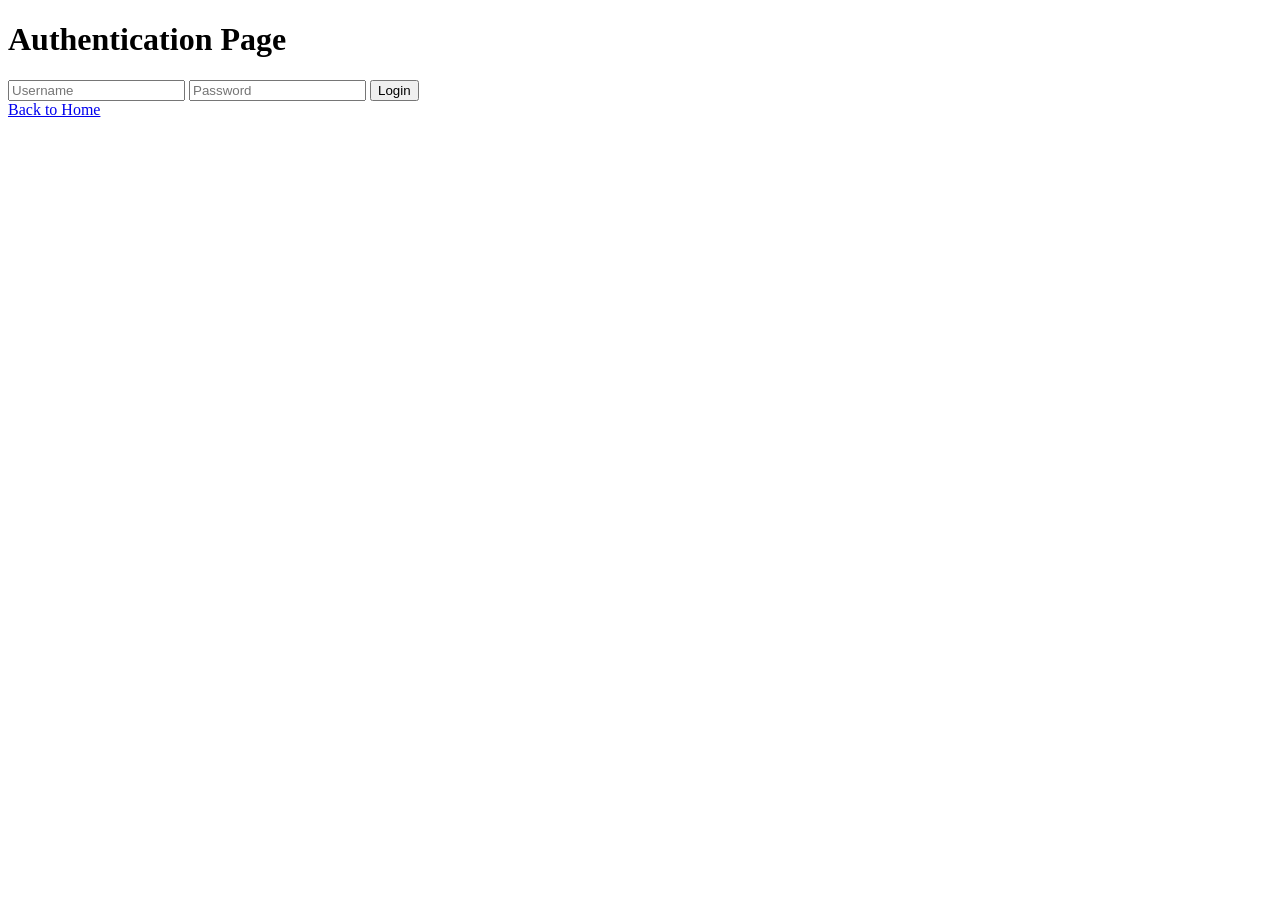
==== auth.html @ 267b666c "Updated HTML pages to include navigation links and created authentication page" ====
<!DOCTYPE html>
<html lang="en">
<head>
    <meta charset="UTF-8">
    <meta name="viewport" content="width=device-width, initial-scale=1.0">
    <title>Authentication</title>
</head>
<body>
    <h1>Authentication Page</h1>
    <form>
        <input type="text" placeholder="Username" required>
        <input type="password" placeholder="Password" required>
        <button type="submit">Login</button>
    </form>
    <a href="index.html">Back to Home</a>
</body>
</html>
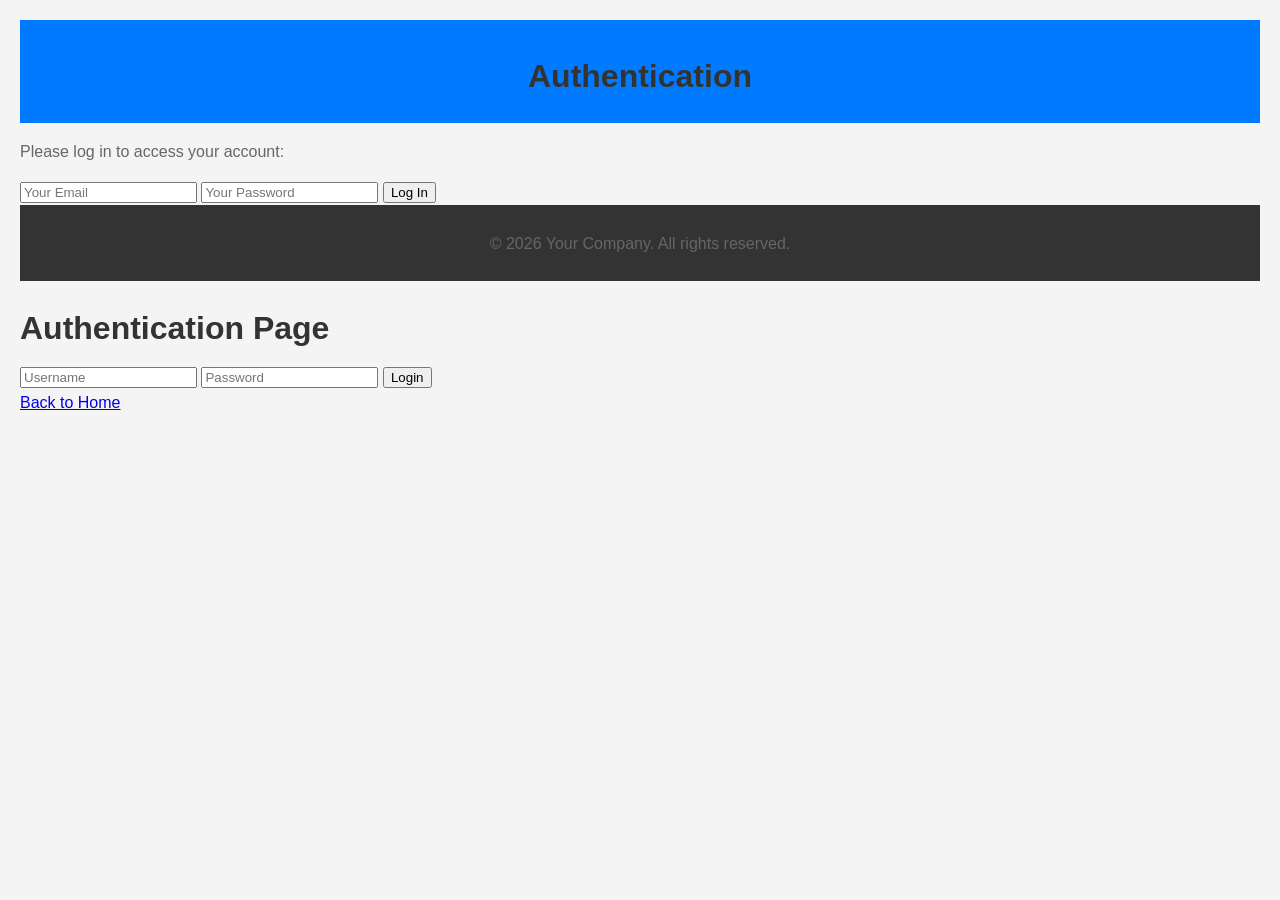
==== commit 75bef076: "feat: enhance HTML structure and styling for improved user experience Updated `auth.html`, `index.ht" ====
--- a/auth.html
+++ b/auth.html
@@ -1,3 +1,72 @@
+<!DOCTYPE html>
+<html lang="en">
+<head>
+    <meta charset="UTF-8">
+    <meta name="viewport" content="width=device-width, initial-scale=1.0">
+    <title>Authentication</title>
+    <style>
+        body {
+            font-family: Arial, sans-serif;
+            line-height: 1.6;
+            margin: 0;
+            padding: 20px;
+            background-color: #f4f4f4;
+        }
+
+        h1 {
+            color: #333;
+            margin-bottom: 10px;
+        }
+
+        p {
+            color: #666;
+            margin-bottom: 15px;
+        }
+
+        .container {
+            max-width: 800px;
+            margin: auto;
+            background: white;
+            padding: 20px;
+            border-radius: 8px;
+            box-shadow: 0 2px 10px rgba(0, 0, 0, 0.1);
+        }
+
+        header {
+            background: #007BFF;
+            color: #fff;
+            padding: 10px 0;
+            text-align: center;
+        }
+
+        footer {
+            text-align: center;
+            padding: 10px 0;
+            background: #333;
+            color: #fff;
+            position: relative;
+            bottom: 0;
+            width: 100%;
+        }
+    </style>
+</head>
+<body>
+    <header>
+        <h1>Authentication</h1>
+    </header>
+    <main>
+        <p>Please log in to access your account:</p>
+        <form>
+            <input type="email" placeholder="Your Email" required>
+            <input type="password" placeholder="Your Password" required>
+            <button type="submit">Log In</button>
+        </form>
+    </main>
+    <footer>
+        <p>&copy; 2026 Your Company. All rights reserved.</p>
+    </footer>
+</body>
+</html>
 <!DOCTYPE html>
 <html lang="en">
 <head>
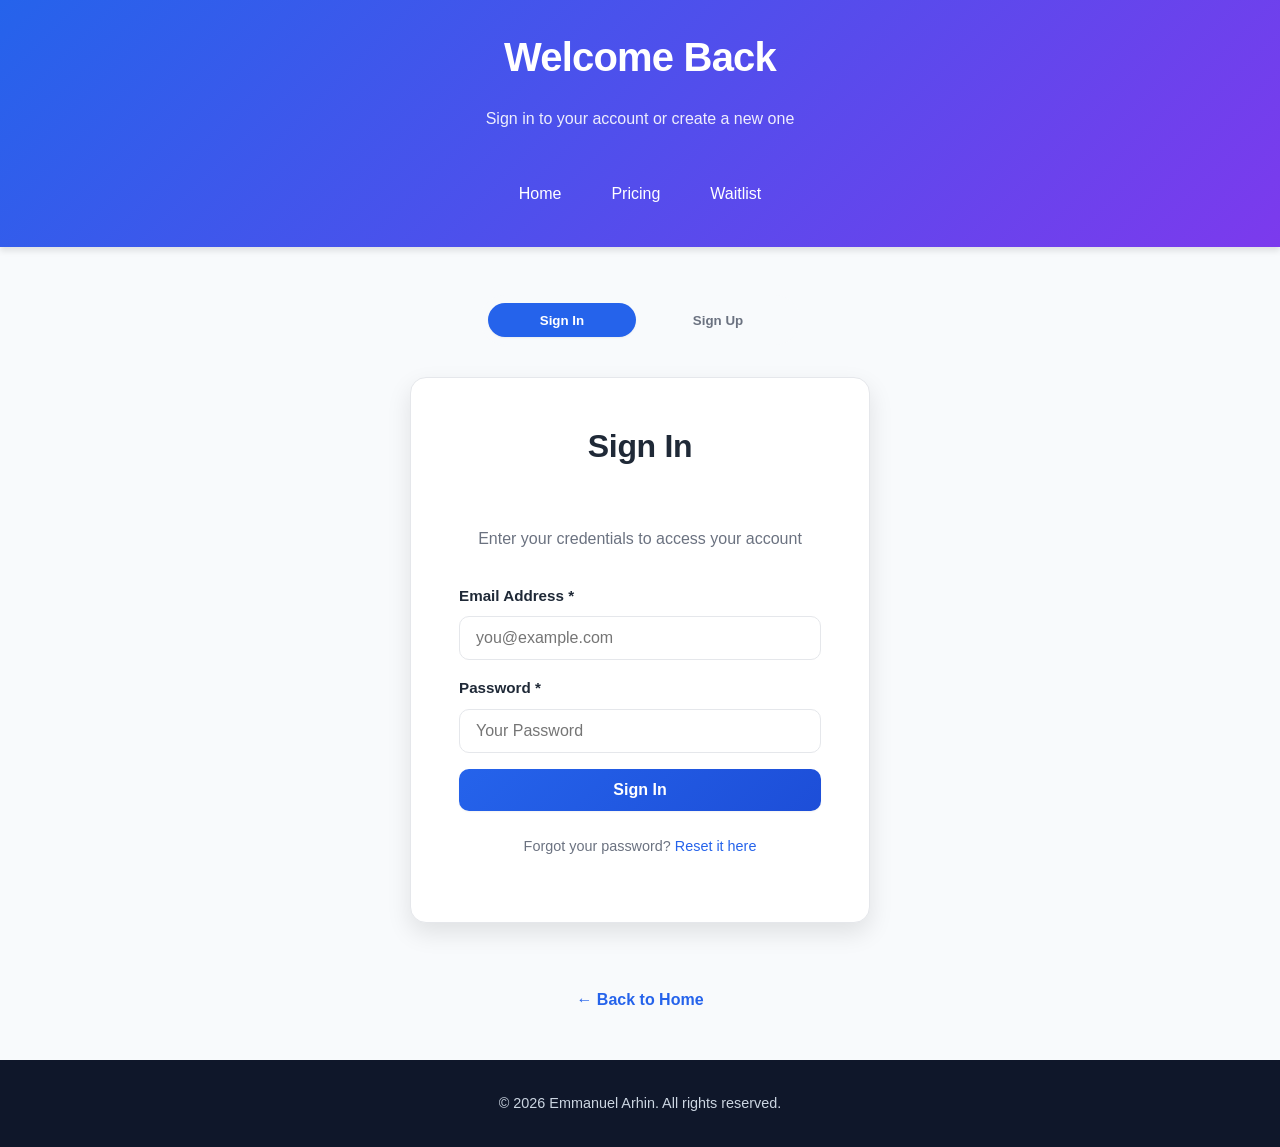
==== commit 43c74657: "feat: redesign all pages with shared design system (issue #8) - Create styles.css with shared design" ====
--- a/auth.html
+++ b/auth.html
@@ -4,83 +4,91 @@
     <meta charset="UTF-8">
     <meta name="viewport" content="width=device-width, initial-scale=1.0">
     <title>Authentication</title>
-    <style>
-        body {
-            font-family: Arial, sans-serif;
-            line-height: 1.6;
-            margin: 0;
-            padding: 20px;
-            background-color: #f4f4f4;
-        }
-
-        h1 {
-            color: #333;
-            margin-bottom: 10px;
-        }
-
-        p {
-            color: #666;
-            margin-bottom: 15px;
-        }
-
-        .container {
-            max-width: 800px;
-            margin: auto;
-            background: white;
-            padding: 20px;
-            border-radius: 8px;
-            box-shadow: 0 2px 10px rgba(0, 0, 0, 0.1);
-        }
-
-        header {
-            background: #007BFF;
-            color: #fff;
-            padding: 10px 0;
-            text-align: center;
-        }
-
-        footer {
-            text-align: center;
-            padding: 10px 0;
-            background: #333;
-            color: #fff;
-            position: relative;
-            bottom: 0;
-            width: 100%;
-        }
-    </style>
+    <link rel="stylesheet" href="styles.css">
 </head>
 <body>
-    <header>
-        <h1>Authentication</h1>
+    <header class="site-header">
+        <div class="container">
+            <h1>Welcome Back</h1>
+            <p>Sign in to your account or create a new one</p>
+            <nav class="main-nav">
+                <a href="index.html">Home</a>
+                <a href="pricing.html">Pricing</a>
+                <a href="waitlist.html">Waitlist</a>
+            </nav>
+        </div>
     </header>
-    <main>
-        <p>Please log in to access your account:</p>
-        <form>
-            <input type="email" placeholder="Your Email" required>
-            <input type="password" placeholder="Your Password" required>
-            <button type="submit">Log In</button>
-        </form>
+
+    <main class="content">
+        <section>
+            <div class="container">
+                <div class="auth-tabs">
+                    <button id="tab-login" class="active" onclick="showTab('login')">Sign In</button>
+                    <button id="tab-signup" onclick="showTab('signup')">Sign Up</button>
+                </div>
+
+                <!-- Login Form -->
+                <div id="form-login" class="auth-card">
+                    <h2>Sign In</h2>
+                    <p class="subtitle">Enter your credentials to access your account</p>
+                    <form>
+                        <label for="login-email">Email Address *</label>
+                        <input type="email" id="login-email" name="email" placeholder="you@example.com" required>
+                        <label for="login-password">Password *</label>
+                        <input type="password" id="login-password" name="password" placeholder="Your Password" required>
+                        <button type="submit" class="cta-button" style="width:100%">Sign In</button>
+                    </form>
+                    <p class="auth-meta">Forgot your password? <a href="#">Reset it here</a></p>
+                </div>
+
+                <!-- Signup Form -->
+                <div id="form-signup" class="auth-card" style="display:none">
+                    <h2>Create Account</h2>
+                    <p class="subtitle">Join us and get started today</p>
+                    <form>
+                        <label for="signup-name">Full Name *</label>
+                        <input type="text" id="signup-name" name="name" placeholder="John Doe" required>
+                        <label for="signup-email">Email Address *</label>
+                        <input type="email" id="signup-email" name="email" placeholder="you@example.com" required>
+                        <label for="signup-password">Password *</label>
+                        <input type="password" id="signup-password" name="password" placeholder="Create a Password" required>
+                        <button type="submit" class="cta-button" style="width:100%">Create Account</button>
+                    </form>
+                    <p class="auth-meta">Already have an account? <a href="#" onclick="showTab('login')">Sign in</a></p>
+                </div>
+
+                <div style="text-align:center; margin-top: 2rem;">
+                    <a href="index.html" class="back-link">← Back to Home</a>
+                </div>
+            </div>
+        </section>
     </main>
-    <footer>
-        <p>&copy; 2026 Your Company. All rights reserved.</p>
+
+    <footer class="site-footer">
+        <div class="container">
+            <p>&copy; 2026 Emmanuel Arhin. All rights reserved.</p>
+        </div>
     </footer>
+
+    <script>
+        function showTab(tab) {
+            var loginForm = document.getElementById('form-login');
+            var signupForm = document.getElementById('form-signup');
+            var loginBtn = document.getElementById('tab-login');
+            var signupBtn = document.getElementById('tab-signup');
+
+            if (tab === 'login') {
+                loginForm.style.display = 'block';
+                signupForm.style.display = 'none';
+                loginBtn.classList.add('active');
+                signupBtn.classList.remove('active');
+            } else {
+                loginForm.style.display = 'none';
+                signupForm.style.display = 'block';
+                loginBtn.classList.remove('active');
+                signupBtn.classList.add('active');
+            }
+        }
+    </script>
 </body>
 </html>
-<!DOCTYPE html>
-<html lang="en">
-<head>
-    <meta charset="UTF-8">
-    <meta name="viewport" content="width=device-width, initial-scale=1.0">
-    <title>Authentication</title>
-</head>
-<body>
-    <h1>Authentication Page</h1>
-    <form>
-        <input type="text" placeholder="Username" required>
-        <input type="password" placeholder="Password" required>
-        <button type="submit">Login</button>
-    </form>
-    <a href="index.html">Back to Home</a>
-</body>
-</html>
--- a/styles.css
+++ b/styles.css
@@ -0,0 +1,488 @@
+/* =========================================================
+   Shared Design System for the Website
+   Used by: index.html, auth.html, pricing.html,
+            waitlist.html, new_page.html
+   ========================================================= */
+
+:root {
+    --color-primary: #2563eb;
+    --color-primary-dark: #1d4ed8;
+    --color-secondary: #7c3aed;
+    --color-accent: #06b6d4;
+    --color-bg: #f8fafc;
+    --color-surface: #ffffff;
+    --color-text: #1f2937;
+    --color-text-muted: #6b7280;
+    --color-border: #e5e7eb;
+    --color-success: #10b981;
+    --color-warning: #f59e0b;
+    --color-danger: #ef4444;
+    --shadow-sm: 0 1px 2px rgba(0, 0, 0, 0.05);
+    --shadow-md: 0 4px 6px rgba(0, 0, 0, 0.1);
+    --shadow-lg: 0 10px 25px rgba(0, 0, 0, 0.1);
+    --shadow-xl: 0 20px 40px rgba(0, 0, 0, 0.15);
+    --radius-sm: 6px;
+    --radius-md: 10px;
+    --radius-lg: 16px;
+    --radius-full: 9999px;
+    --space-xs: 0.5rem;
+    --space-sm: 0.75rem;
+    --space-md: 1rem;
+    --space-lg: 1.5rem;
+    --space-xl: 2rem;
+    --space-2xl: 3rem;
+    --space-3xl: 4rem;
+    --font-sans: -apple-system, BlinkMacSystemFont, "Segoe UI", Roboto,
+        "Helvetica Neue", Arial, sans-serif;
+    --transition: all 0.25s ease;
+}
+
+* {
+    box-sizing: border-box;
+    margin: 0;
+    padding: 0;
+}
+
+html {
+    scroll-behavior: smooth;
+}
+
+body {
+    font-family: var(--font-sans);
+    font-size: 16px;
+    line-height: 1.6;
+    color: var(--color-text);
+    background-color: var(--color-bg);
+    min-height: 100vh;
+    display: flex;
+    flex-direction: column;
+}
+
+/* --- Typography --- */
+h1, h2, h3, h4 {
+    color: var(--color-text);
+    font-weight: 700;
+    line-height: 1.25;
+    margin-bottom: var(--space-md);
+}
+h1 { font-size: 2.5rem; letter-spacing: -0.02em; }
+h2 { font-size: 2rem; letter-spacing: -0.01em; }
+h3 { font-size: 1.375rem; }
+h4 { font-size: 1.125rem; }
+
+p { color: var(--color-text-muted); margin-bottom: var(--space-md); }
+
+a {
+    color: var(--color-primary);
+    text-decoration: none;
+    transition: var(--transition);
+}
+a:hover { color: var(--color-primary-dark); }
+
+/* --- Layout --- */
+.container {
+    width: 100%;
+    max-width: 1140px;
+    margin: 0 auto;
+    padding: 0 var(--space-lg);
+}
+.content { flex: 1; width: 100%; }
+
+/* --- Header / Nav --- */
+.site-header {
+    background: linear-gradient(135deg, var(--color-primary) 0%, var(--color-secondary) 100%);
+    color: #fff;
+    padding: var(--space-xl) 0;
+    box-shadow: var(--shadow-md);
+}
+.site-header .container {
+    display: flex;
+    flex-direction: column;
+    align-items: center;
+    gap: var(--space-md);
+}
+.site-header h1 {
+    color: #fff;
+    margin-bottom: var(--space-xs);
+    text-align: center;
+}
+.site-header p {
+    color: rgba(255, 255, 255, 0.9);
+    text-align: center;
+    margin-bottom: var(--space-sm);
+}
+.main-nav {
+    display: flex;
+    flex-wrap: wrap;
+    justify-content: center;
+    gap: var(--space-md);
+    margin-top: var(--space-sm);
+}
+.main-nav a {
+    color: #fff;
+    padding: var(--space-xs) var(--space-md);
+    border-radius: var(--radius-full);
+    font-weight: 500;
+    transition: var(--transition);
+    border: 1px solid transparent;
+}
+.main-nav a:hover,
+.main-nav a.active {
+    background: rgba(255, 255, 255, 0.15);
+    border-color: rgba(255, 255, 255, 0.3);
+    color: #fff;
+}
+
+/* --- Hero --- */
+.hero-section {
+    background: linear-gradient(180deg, #eff6ff 0%, var(--color-bg) 100%);
+    padding: var(--space-3xl) 0;
+    text-align: center;
+}
+.hero-content {
+    max-width: 720px;
+    margin: 0 auto;
+    padding: 0 var(--space-lg);
+}
+.hero-content h2 {
+    font-size: 2.5rem;
+    margin-bottom: var(--space-md);
+    color: var(--color-text);
+}
+.hero-content p { font-size: 1.125rem; margin-bottom: var(--space-xl); }
+
+/* --- Sections --- */
+section { padding: var(--space-2xl) 0; }
+
+section h2 {
+    text-align: center;
+    margin-bottom: var(--space-2xl);
+    position: relative;
+    padding-bottom: var(--space-sm);
+}
+section h2::after {
+    content: "";
+    position: absolute;
+    bottom: 0;
+    left: 50%;
+    transform: translateX(-50%);
+    width: 60px;
+    height: 4px;
+    background: linear-gradient(90deg, var(--color-primary), var(--color-accent));
+    border-radius: var(--radius-full);
+}
+/* --- Cards / Services --- */
+.service-cards {
+    display: grid;
+    grid-template-columns: repeat(auto-fit, minmax(260px, 1fr));
+    gap: var(--space-lg);
+}
+.card {
+    background: var(--color-surface);
+    border: 1px solid var(--color-border);
+    border-radius: var(--radius-lg);
+    padding: var(--space-xl);
+    box-shadow: var(--shadow-sm);
+    transition: var(--transition);
+    text-align: center;
+}
+.card:hover {
+    transform: translateY(-4px);
+    box-shadow: var(--shadow-xl);
+    border-color: var(--color-primary);
+}
+.card h3 { color: var(--color-primary); margin-bottom: var(--space-sm); }
+.card .icon {
+    width: 56px;
+    height: 56px;
+    border-radius: var(--radius-md);
+    background: linear-gradient(135deg, var(--color-primary), var(--color-accent));
+    color: #fff;
+    display: inline-flex;
+    align-items: center;
+    justify-content: center;
+    font-size: 1.75rem;
+    margin-bottom: var(--space-md);
+}
+
+/* --- Buttons --- */
+.cta-button,
+button[type="submit"],
+.btn {
+    display: inline-block;
+    padding: 0.75rem 1.75rem;
+    background: linear-gradient(135deg, var(--color-primary), var(--color-primary-dark));
+    color: #fff !important;
+    border: none;
+    border-radius: var(--radius-md);
+    font-size: 1rem;
+    font-weight: 600;
+    cursor: pointer;
+    text-decoration: none;
+    transition: var(--transition);
+    box-shadow: var(--shadow-sm);
+}
+.cta-button:hover,
+button[type="submit"]:hover,
+.btn:hover {
+    transform: translateY(-2px);
+    box-shadow: var(--shadow-lg);
+    background: linear-gradient(135deg, var(--color-primary-dark), var(--color-secondary));
+}
+.cta-button.secondary {
+    background: var(--color-surface);
+    color: var(--color-primary) !important;
+    border: 2px solid var(--color-primary);
+}
+.cta-button.secondary:hover {
+    background: var(--color-primary);
+    color: #fff !important;
+}
+
+/* --- Forms --- */
+form {
+    display: flex;
+    flex-direction: column;
+    gap: var(--space-md);
+    max-width: 480px;
+    margin: 0 auto;
+}
+form label {
+    font-weight: 600;
+    color: var(--color-text);
+    font-size: 0.95rem;
+    margin-bottom: calc(-1 * var(--space-xs));
+}
+input[type="text"],
+input[type="email"],
+input[type="password"],
+input[type="tel"],
+textarea,
+select {
+    width: 100%;
+    padding: 0.75rem 1rem;
+    border: 1px solid var(--color-border);
+    border-radius: var(--radius-md);
+    font-family: inherit;
+    font-size: 1rem;
+    color: var(--color-text);
+    background: var(--color-surface);
+    transition: var(--transition);
+}
+input:focus,
+textarea:focus,
+select:focus {
+    outline: none;
+    border-color: var(--color-primary);
+    box-shadow: 0 0 0 3px rgba(37, 99, 235, 0.15);
+}
+textarea { min-height: 120px; resize: vertical; }
+.contact-section form { max-width: 560px; }
+
+/* --- Auth tabs --- */
+.auth-tabs {
+    display: flex;
+    justify-content: center;
+    gap: var(--space-xs);
+    margin-bottom: var(--space-xl);
+    background: var(--color-bg);
+    padding: var(--space-xs);
+    border-radius: var(--radius-full);
+    max-width: 320px;
+    margin-left: auto;
+    margin-right: auto;
+}
+.auth-tabs button {
+    flex: 1;
+    padding: 0.6rem 1rem;
+    border: none;
+    background: transparent;
+    color: var(--color-text-muted);
+    font-weight: 600;
+    border-radius: var(--radius-full);
+    cursor: pointer;
+    transition: var(--transition);
+}
+.auth-tabs button.active {
+    background: var(--color-primary);
+    color: #fff;
+    box-shadow: var(--shadow-sm);
+}
+.auth-card {
+    background: var(--color-surface);
+    border-radius: var(--radius-lg);
+    padding: var(--space-2xl);
+    box-shadow: var(--shadow-lg);
+    max-width: 460px;
+    margin: 0 auto;
+    border: 1px solid var(--color-border);
+}
+.auth-card h2 { text-align: center; }
+.auth-card h2::after { display: none; }
+.auth-card .subtitle { text-align: center; margin-bottom: var(--space-xl); color: var(--color-text-muted); }
+.auth-meta { text-align: center; margin-top: var(--space-lg); color: var(--color-text-muted); font-size: 0.9rem; }
+.divider {
+    display: flex; align-items: center; gap: var(--space-sm);
+    color: var(--color-text-muted); margin: var(--space-md) 0; font-size: 0.85rem;
+}
+.divider::before,
+.divider::after {
+    content: "";
+    flex: 1;
+    height: 1px;
+    background: var(--color-border);
+}
+/* --- Pricing --- */
+.pricing-cards {
+    display: grid;
+    grid-template-columns: repeat(auto-fit, minmax(260px, 1fr));
+    gap: var(--space-lg);
+    align-items: stretch;
+}
+.pricing-card {
+    background: var(--color-surface);
+    border: 1px solid var(--color-border);
+    border-radius: var(--radius-lg);
+    padding: var(--space-2xl) var(--space-xl);
+    box-shadow: var(--shadow-sm);
+    text-align: center;
+    transition: var(--transition);
+    display: flex;
+    flex-direction: column;
+    gap: var(--space-md);
+}
+.pricing-card:hover {
+    transform: translateY(-6px);
+    box-shadow: var(--shadow-xl);
+}
+.pricing-card.featured {
+    border-color: var(--color-primary);
+    background: linear-gradient(180deg, #eff6ff 0%, var(--color-surface) 60%);
+    transform: scale(1.03);
+}
+.pricing-card .badge {
+    display: inline-block;
+    background: var(--color-primary);
+    color: #fff;
+    font-size: 0.75rem;
+    font-weight: 700;
+    padding: 0.25rem 0.75rem;
+    border-radius: var(--radius-full);
+    text-transform: uppercase;
+    letter-spacing: 0.05em;
+    margin-bottom: var(--space-xs);
+}
+.pricing-card h3 { color: var(--color-text); margin-bottom: 0; }
+.pricing-card .price {
+    font-size: 2.5rem;
+    font-weight: 800;
+    color: var(--color-primary);
+}
+.pricing-card .price small {
+    font-size: 1rem;
+    color: var(--color-text-muted);
+    font-weight: 500;
+}
+.pricing-card ul {
+    list-style: none;
+    text-align: left;
+    margin: var(--space-md) 0;
+    flex: 1;
+}
+.pricing-card ul li {
+    padding: var(--space-xs) 0;
+    color: var(--color-text);
+    border-bottom: 1px dashed var(--color-border);
+    font-size: 0.95rem;
+}
+.pricing-card ul li:last-child { border-bottom: none; }
+.pricing-card ul li::before {
+    content: "✓ ";
+    color: var(--color-success);
+    font-weight: 700;
+    margin-right: 0.4rem;
+}
+
+/* --- Waitlist --- */
+.waitlist-hero {
+    text-align: center;
+    padding: var(--space-3xl) var(--space-lg);
+    background: linear-gradient(135deg, #ede9fe 0%, #eff6ff 100%);
+    border-radius: var(--radius-lg);
+    margin: var(--space-2xl) auto;
+    max-width: 720px;
+}
+.waitlist-hero h2 { margin-bottom: var(--space-md); }
+.waitlist-hero h2::after { display: none; }
+.benefits {
+    list-style: none;
+    display: grid;
+    grid-template-columns: repeat(auto-fit, minmax(220px, 1fr));
+    gap: var(--space-md);
+    margin: var(--space-2xl) 0;
+    padding: 0;
+}
+.benefits li {
+    background: var(--color-surface);
+    border: 1px solid var(--color-border);
+    border-radius: var(--radius-md);
+    padding: var(--space-md);
+    font-weight: 500;
+    text-align: center;
+    box-shadow: var(--shadow-sm);
+}
+.benefits li::before {
+    content: "★ ";
+    color: var(--color-warning);
+}
+
+/* --- Showcase / new page --- */
+.showcase-grid {
+    display: grid;
+    grid-template-columns: repeat(auto-fit, minmax(220px, 1fr));
+    gap: var(--space-md);
+    margin-top: var(--space-xl);
+}
+.swatch {
+    border-radius: var(--radius-md);
+    padding: var(--space-lg);
+    color: #fff;
+    text-align: center;
+    font-weight: 600;
+    box-shadow: var(--shadow-sm);
+}
+.swatch.s1 { background: var(--color-primary); }
+.swatch.s2 { background: var(--color-secondary); }
+.swatch.s3 { background: var(--color-accent); }
+.swatch.s4 { background: var(--color-success); }
+.swatch.s5 { background: var(--color-warning); }
+.swatch.s6 { background: var(--color-danger); }
+
+/* --- Footer --- */
+.site-footer {
+    background: #0f172a;
+    color: #cbd5e1;
+    padding: var(--space-xl) 0;
+    text-align: center;
+    margin-top: auto;
+    font-size: 0.9rem;
+}
+.site-footer p { color: #cbd5e1; margin: 0; }
+
+/* --- Back link --- */
+.back-link {
+    display: inline-block;
+    margin-top: var(--space-xl);
+    color: var(--color-primary);
+    font-weight: 600;
+}
+
+/* --- Responsive --- */
+@media (max-width: 640px) {
+    h1 { font-size: 1.875rem; }
+    h2 { font-size: 1.5rem; }
+    .hero-content h2 { font-size: 1.75rem; }
+    .site-header { padding: var(--space-lg) 0; }
+    section { padding: var(--space-xl) 0; }
+    .pricing-card.featured { transform: none; }
+}
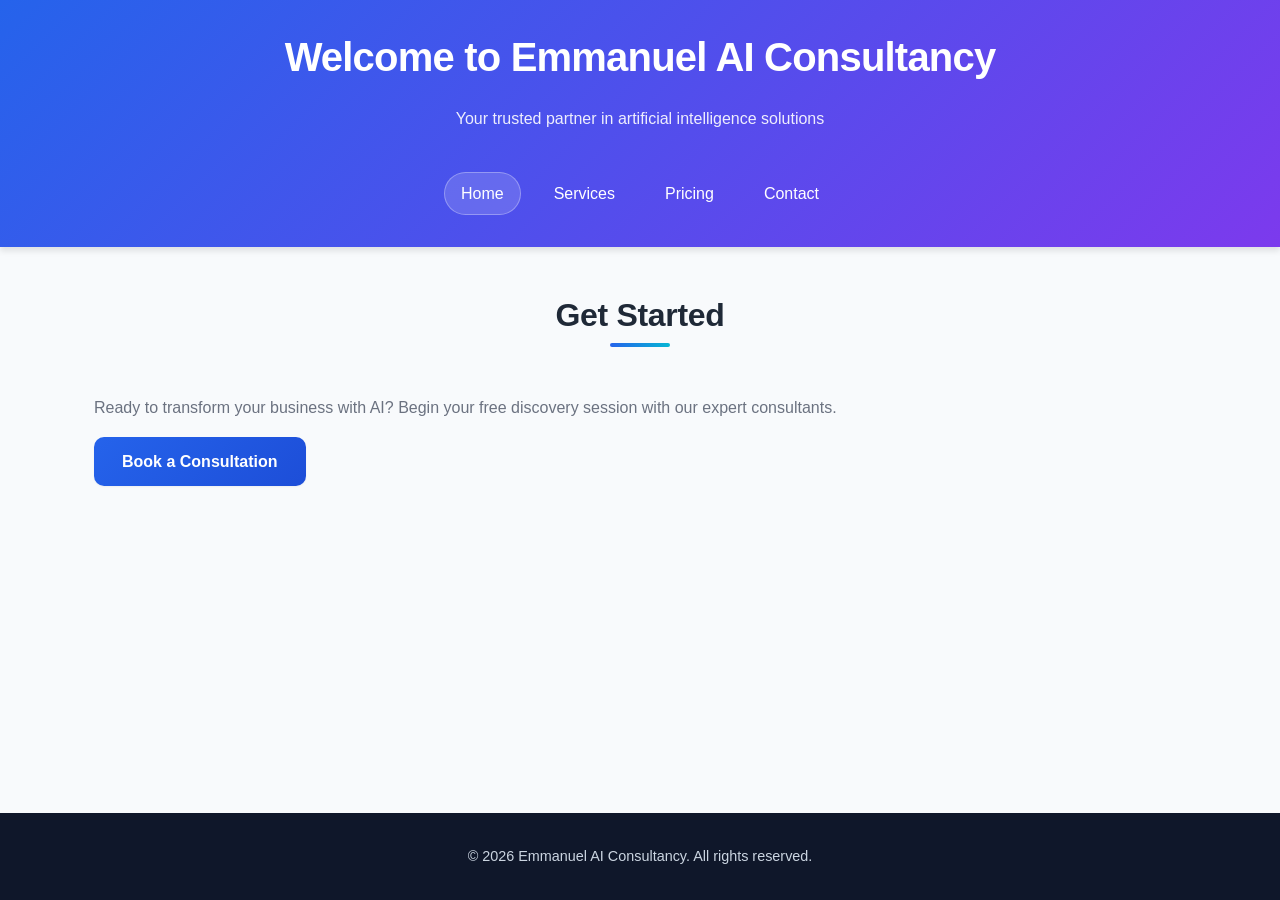
==== commit ad1469f9: "feat: implement AI consultancy identity across all pages (issue #9) - Update all pages to focus on A" ====
--- a/auth.html
+++ b/auth.html
@@ -3,18 +3,19 @@
 <head>
     <meta charset="UTF-8">
     <meta name="viewport" content="width=device-width, initial-scale=1.0">
-    <title>Authentication</title>
+    <title>AI Consultancy - Auth</title>
     <link rel="stylesheet" href="styles.css">
 </head>
 <body>
     <header class="site-header">
         <div class="container">
-            <h1>Welcome Back</h1>
-            <p>Sign in to your account or create a new one</p>
+            <h1>Welcome to Emmanuel AI Consultancy</h1>
+            <p>Your trusted partner in artificial intelligence solutions</p>
             <nav class="main-nav">
-                <a href="index.html">Home</a>
-                <a href="pricing.html">Pricing</a>
-                <a href="waitlist.html">Waitlist</a>
+                <a href="#home" class="active">Home</a>
+                <a href="#services">Services</a>
+                <a href="#pricing">Pricing</a>
+                <a href="#contact">Contact</a>
             </nav>
         </div>
     </header>
@@ -22,73 +23,17 @@
     <main class="content">
         <section>
             <div class="container">
-                <div class="auth-tabs">
-                    <button id="tab-login" class="active" onclick="showTab('login')">Sign In</button>
-                    <button id="tab-signup" onclick="showTab('signup')">Sign Up</button>
-                </div>
-
-                <!-- Login Form -->
-                <div id="form-login" class="auth-card">
-                    <h2>Sign In</h2>
-                    <p class="subtitle">Enter your credentials to access your account</p>
-                    <form>
-                        <label for="login-email">Email Address *</label>
-                        <input type="email" id="login-email" name="email" placeholder="you@example.com" required>
-                        <label for="login-password">Password *</label>
-                        <input type="password" id="login-password" name="password" placeholder="Your Password" required>
-                        <button type="submit" class="cta-button" style="width:100%">Sign In</button>
-                    </form>
-                    <p class="auth-meta">Forgot your password? <a href="#">Reset it here</a></p>
-                </div>
-
-                <!-- Signup Form -->
-                <div id="form-signup" class="auth-card" style="display:none">
-                    <h2>Create Account</h2>
-                    <p class="subtitle">Join us and get started today</p>
-                    <form>
-                        <label for="signup-name">Full Name *</label>
-                        <input type="text" id="signup-name" name="name" placeholder="John Doe" required>
-                        <label for="signup-email">Email Address *</label>
-                        <input type="email" id="signup-email" name="email" placeholder="you@example.com" required>
-                        <label for="signup-password">Password *</label>
-                        <input type="password" id="signup-password" name="password" placeholder="Create a Password" required>
-                        <button type="submit" class="cta-button" style="width:100%">Create Account</button>
-                    </form>
-                    <p class="auth-meta">Already have an account? <a href="#" onclick="showTab('login')">Sign in</a></p>
-                </div>
-
-                <div style="text-align:center; margin-top: 2rem;">
-                    <a href="index.html" class="back-link">← Back to Home</a>
-                </div>
+                <h2>Get Started</h2>
+                <p>Ready to transform your business with AI? Begin your free discovery session with our expert consultants.</p>
+                <a href="#services" class="cta-button">Book a Consultation</a>
             </div>
         </section>
     </main>
 
     <footer class="site-footer">
         <div class="container">
-            <p>&copy; 2026 Emmanuel Arhin. All rights reserved.</p>
+            <p>&copy; 2026 Emmanuel AI Consultancy. All rights reserved.</p>
         </div>
     </footer>
-
-    <script>
-        function showTab(tab) {
-            var loginForm = document.getElementById('form-login');
-            var signupForm = document.getElementById('form-signup');
-            var loginBtn = document.getElementById('tab-login');
-            var signupBtn = document.getElementById('tab-signup');
-
-            if (tab === 'login') {
-                loginForm.style.display = 'block';
-                signupForm.style.display = 'none';
-                loginBtn.classList.add('active');
-                signupBtn.classList.remove('active');
-            } else {
-                loginForm.style.display = 'none';
-                signupForm.style.display = 'block';
-                loginBtn.classList.remove('active');
-                signupBtn.classList.add('active');
-            }
-        }
-    </script>
 </body>
 </html>
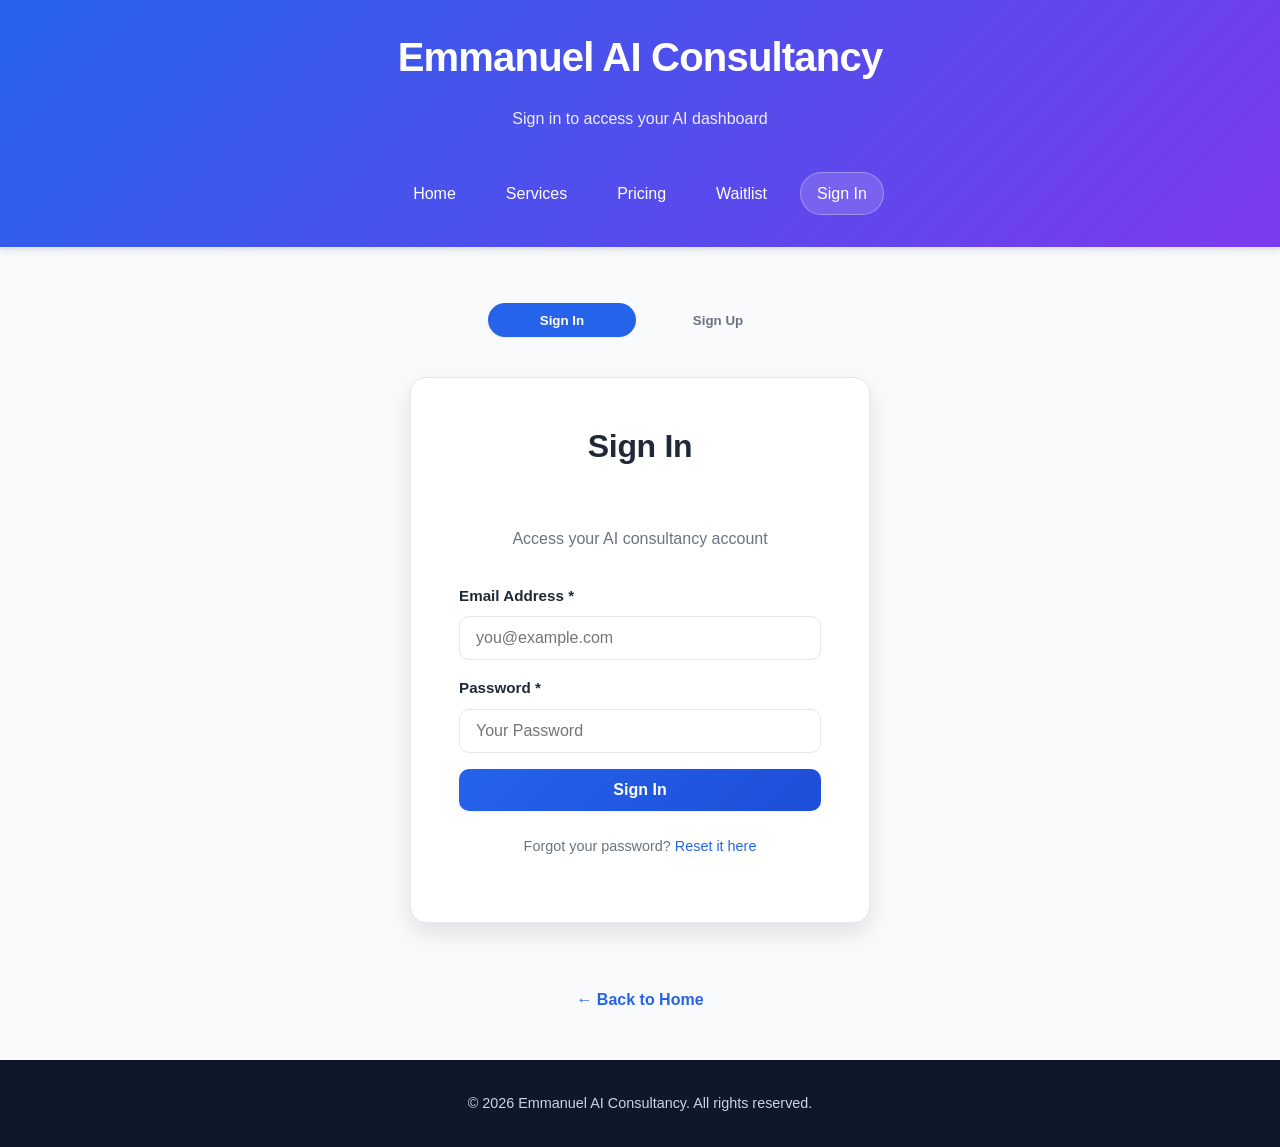
==== commit fead866d: "fix: unify navigation across all pages and restore auth login/signup forms - Rebuild auth.html as a " ====
--- a/auth.html
+++ b/auth.html
@@ -3,19 +3,20 @@
 <head>
     <meta charset="UTF-8">
     <meta name="viewport" content="width=device-width, initial-scale=1.0">
-    <title>AI Consultancy - Auth</title>
+    <title>Sign In - Emmanuel AI Consultancy</title>
     <link rel="stylesheet" href="styles.css">
 </head>
 <body>
     <header class="site-header">
         <div class="container">
-            <h1>Welcome to Emmanuel AI Consultancy</h1>
-            <p>Your trusted partner in artificial intelligence solutions</p>
+            <h1>Emmanuel AI Consultancy</h1>
+            <p>Sign in to access your AI dashboard</p>
             <nav class="main-nav">
-                <a href="#home" class="active">Home</a>
-                <a href="#services">Services</a>
-                <a href="#pricing">Pricing</a>
-                <a href="#contact">Contact</a>
+                <a href="index.html">Home</a>
+                <a href="index.html#services">Services</a>
+                <a href="pricing.html">Pricing</a>
+                <a href="waitlist.html">Waitlist</a>
+                <a href="auth.html" class="active">Sign In</a>
             </nav>
         </div>
     </header>
@@ -23,9 +24,42 @@
     <main class="content">
         <section>
             <div class="container">
-                <h2>Get Started</h2>
-                <p>Ready to transform your business with AI? Begin your free discovery session with our expert consultants.</p>
-                <a href="#services" class="cta-button">Book a Consultation</a>
+                <div class="auth-tabs">
+                    <button id="tab-login" class="active" type="button">Sign In</button>
+                    <button id="tab-signup" type="button">Sign Up</button>
+                </div>
+
+                <div id="form-login" class="auth-card">
+                    <h2>Sign In</h2>
+                    <p class="subtitle">Access your AI consultancy account</p>
+                    <form>
+                        <label for="login-email">Email Address *</label>
+                        <input type="email" id="login-email" name="email" placeholder="you@example.com" required>
+                        <label for="login-password">Password *</label>
+                        <input type="password" id="login-password" name="password" placeholder="Your Password" required>
+                        <button type="submit" class="cta-button" style="width:100%">Sign In</button>
+                    </form>
+                    <p class="auth-meta">Forgot your password? <a href="#">Reset it here</a></p>
+                </div>
+
+                <div id="form-signup" class="auth-card" style="display:none">
+                    <h2>Create Account</h2>
+                    <p class="subtitle">Join us and start your AI journey</p>
+                    <form>
+                        <label for="signup-name">Full Name *</label>
+                        <input type="text" id="signup-name" name="name" placeholder="John Doe" required>
+                        <label for="signup-email">Email Address *</label>
+                        <input type="email" id="signup-email" name="email" placeholder="you@example.com" required>
+                        <label for="signup-password">Password *</label>
+                        <input type="password" id="signup-password" name="password" placeholder="Create a Password" required>
+                        <button type="submit" class="cta-button" style="width:100%">Create Account</button>
+                    </form>
+                    <p class="auth-meta">Already have an account? <a href="#" id="switch-to-login">Sign in</a></p>
+                </div>
+
+                <div style="text-align:center; margin-top: 2rem;">
+                    <a href="index.html" class="back-link">← Back to Home</a>
+                </div>
             </div>
         </section>
     </main>
@@ -35,5 +69,37 @@
             <p>&copy; 2026 Emmanuel AI Consultancy. All rights reserved.</p>
         </div>
     </footer>
+
+    <script>
+        var loginTab = document.getElementById('tab-login');
+        var signupTab = document.getElementById('tab-signup');
+        var loginForm = document.getElementById('form-login');
+        var signupForm = document.getElementById('form-signup');
+
+        function showLogin() {
+            loginForm.style.display = 'block';
+            signupForm.style.display = 'none';
+            loginTab.classList.add('active');
+            signupTab.classList.remove('active');
+        }
+
+        function showSignup() {
+            loginForm.style.display = 'none';
+            signupForm.style.display = 'block';
+            signupTab.classList.add('active');
+            loginTab.classList.remove('active');
+        }
+
+        loginTab.addEventListener('click', showLogin);
+        signupTab.addEventListener('click', showSignup);
+
+        var switchLink = document.getElementById('switch-to-login');
+        if (switchLink) {
+            switchLink.addEventListener('click', function(e) {
+                e.preventDefault();
+                showLogin();
+            });
+        }
+    </script>
 </body>
 </html>
